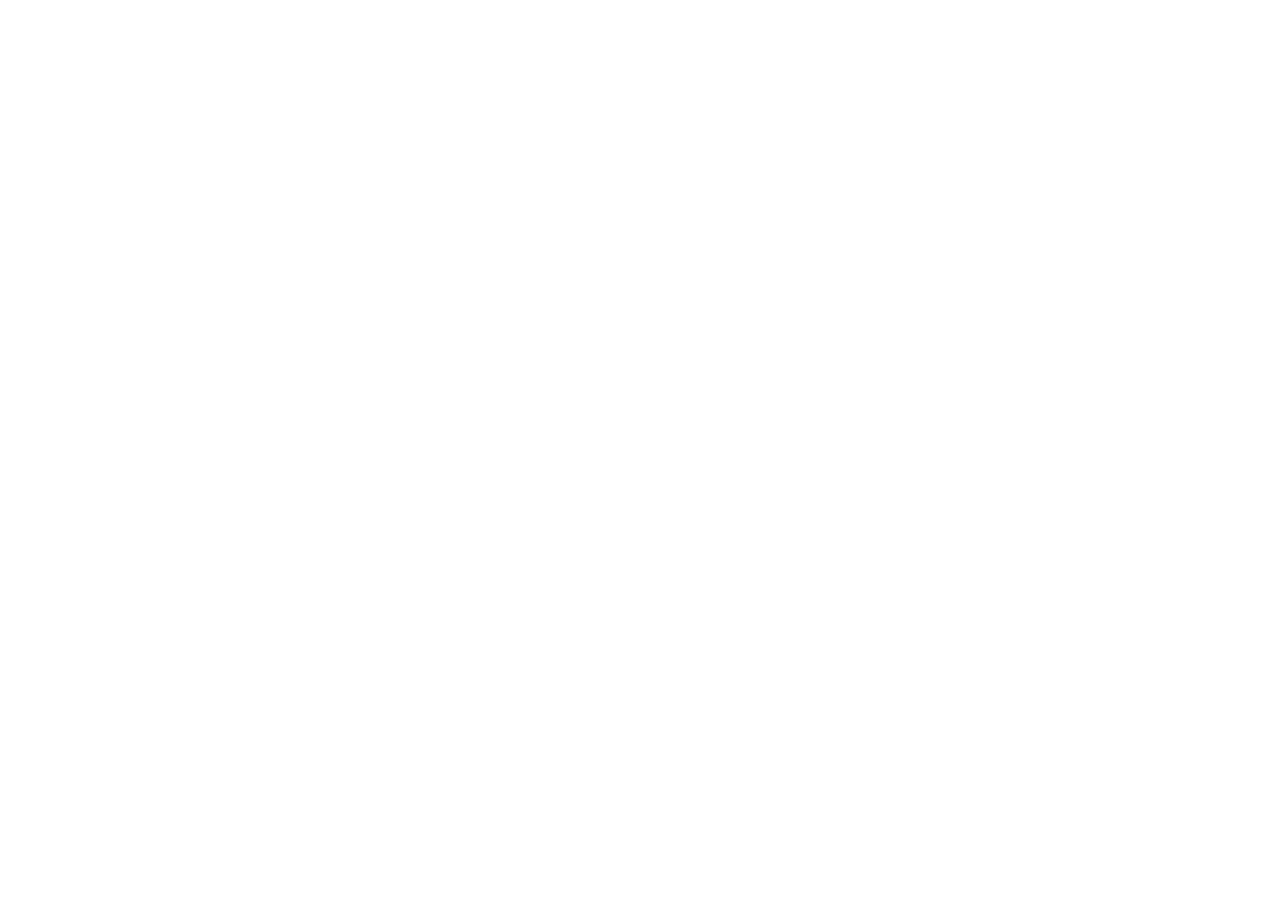
==== index.html @ 314820c0 "完成了登录和注册功能" ====
<!DOCTYPE html>
<html lang="en">
<head>
    <meta charset="UTF-8">
    <meta http-equiv="X-UA-Compatible" content="IE=edge">
    <meta name="viewport" content="width=device-width, initial-scale=1.0">
    <title>Document</title>
</head>
<body>
    <h1></h1>
</body>
</html>
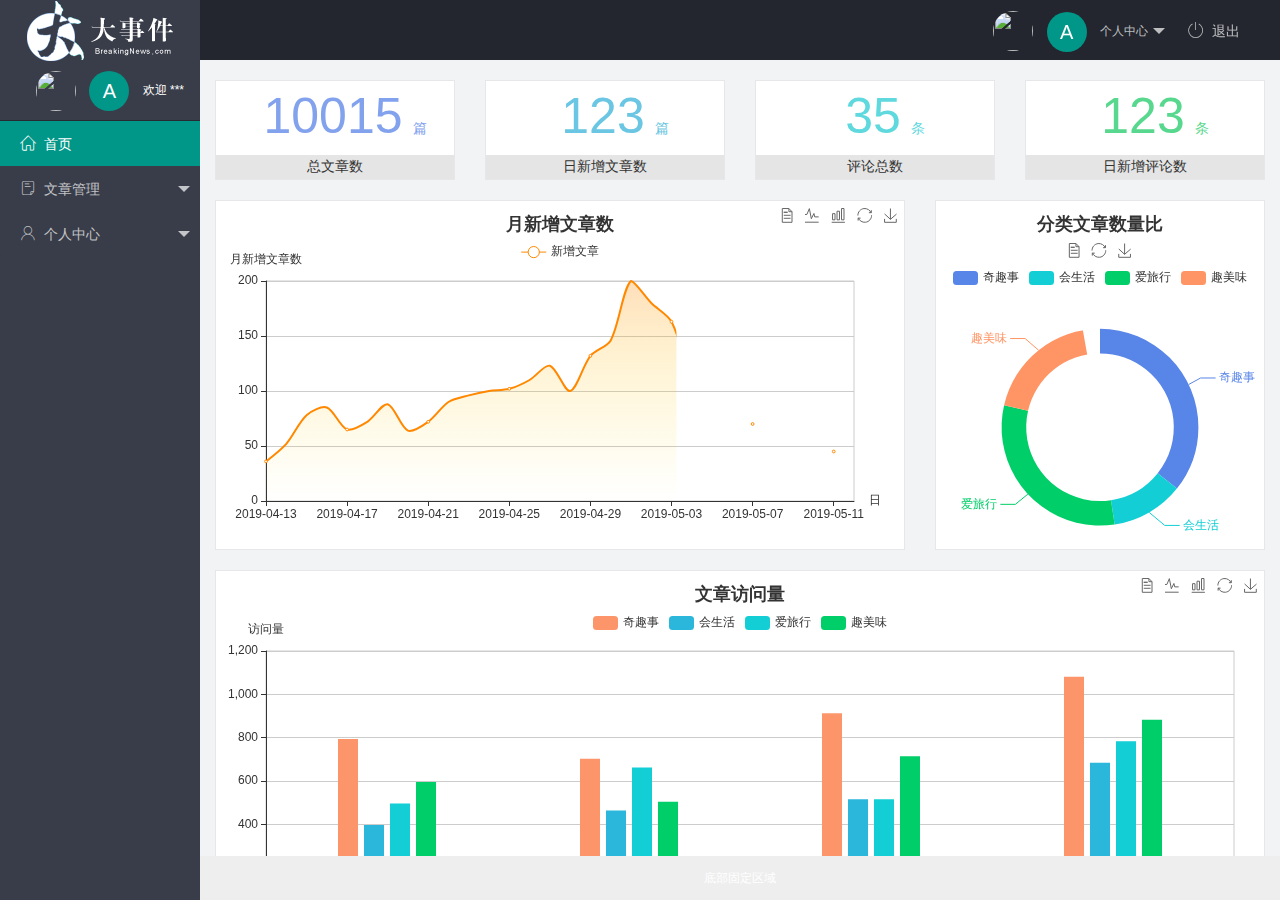
==== commit f5969662: "提交消息" ====
--- a/index.html
+++ b/index.html
@@ -1,12 +1,92 @@
 <!DOCTYPE html>
 <html lang="en">
+
 <head>
-    <meta charset="UTF-8">
-    <meta http-equiv="X-UA-Compatible" content="IE=edge">
-    <meta name="viewport" content="width=device-width, initial-scale=1.0">
+    <meta charset="UTF-8" />
+    <meta http-equiv="X-UA-Compatible" content="IE=edge" />
+    <meta name="viewport" content="width=device-width, initial-scale=1.0" />
     <title>Document</title>
+    <link rel="stylesheet" href="/assets/lib/layui/css/layui.css" />
+    <link rel="stylesheet" href="/assets/fonts/iconfont.css">
+    <link rel="stylesheet" href="/assets/css/index.css" />
 </head>
+
 <body>
-    <h1></h1>
+    <div class="layui-layout layui-layout-admin">
+        <div class="layui-header">
+            <div class="layui-logo layui-hide-xs layui-bg-black">
+                <img src="/assets/images/logo.png" alt="" />
+            </div>
+
+            <ul class="layui-nav layui-layout-right" lay-shrink="all">
+                <li class="layui-nav-item layui-hide layui-show-md-inline-block">
+                   <a href="javascript:;" class="userinfo">
+                       <img src="http://t.cn/RCzsdCq" class="layui-nav-img" />
+                       <span class="text-avatar">A</span>
+                       个人中心
+                   </a>
+                    <dl class="layui-nav-child">
+                        <dd><a href="">基本资料</a></dd>
+                        <dd><a href="">更换头像</a></dd>
+                        <dd><a href="">重置密码</a></dd>
+                    </dl>
+                </li>
+                <li class="layui-nav-item" lay-header-event="menuRight" lay-unselect>
+                    <a href="javascript:;"><span class="iconfont icon-tuichu"></span>退出</a>
+                </li>
+            </ul>
+        </div>
+
+        <div class="layui-side layui-bg-black">
+            <div class="layui-side-scroll">
+                <!-- 左侧导航区域（可配合layui已有的垂直导航） -->
+                <div class="layui-side layui-bg-black">
+                    <div class="layui-side-scroll">
+                        <div class="userinfo">
+                            <img src="http://t.cn/RCzsdCq" class="layui-nav-img" />
+                            <span class="text-avatar">A</span>
+                            <span id="welcome">欢迎 ***</span>
+                        </div>
+                        <!-- 左侧导航区域（可配合layui已有的垂直导航） -->
+                        
+                        <ul class="layui-nav layui-nav-tree" lay-shrink="all">
+                            <li class="layui-nav-item layui-this"><a href=""><span
+                                        class="iconfont icon-home"></span>首页</a></li>
+                            <li class="layui-nav-item">
+                                <a class="" href="javascript:;"><span class="iconfont icon-16"></span>文章管理</a>
+                                <dl class="layui-nav-child">
+                                    <dd><a href="javascript:;"><i class="layui-icon layui-icon-app"></i>文章类别</a></dd>
+                                    <dd><a href="javascript:;"><i class="layui-icon layui-icon-app"></i>文章列表</a></dd>
+                                    <dd><a href="javascript:;"><i class="layui-icon layui-icon-app"></i>发布文章</a></dd>
+                                </dl>
+                            </li>
+                            <li class="layui-nav-item">
+                                <a href="javascript:;"><span class="iconfont icon-user"></span>个人中心</a>
+                                <dl class="layui-nav-child">
+                                    <dd><a href="javascript:;"><i class="layui-icon layui-icon-app"></i>基本资料</a></dd>
+                                    <dd><a href="javascript:;"><i class="layui-icon layui-icon-app"></i>更换头像</a></dd>
+                                    <dd><a href="javascript:;"><i class="layui-icon layui-icon-app"></i>重置密码</a></dd>
+                                </dl>
+                            </li>
+                        </ul>
+                    </div>
+                </div>
+            </div>
+
+            <div class="layui-body">
+                <!-- 内容主体区域 -->
+                <iframe name="fm" src="/home/dashboard.html" frameborder="0"></iframe>
+            </div>
+
+            <div class="layui-footer">
+                <!-- 底部固定区域 -->
+                底部固定区域
+            </div>
+        </div>
+        <script src="/assets/lib/layui/layui.all.js"></script>
+        <script src="/assets/lib/jquery.js"></script>
+        <script src="/assets/js/baseAPI.js"></script>
+        <script src="/assets/js/index.js"></script>
 </body>
+
 </html>--- a/assets/lib/layui/css/layui.css
+++ b/assets/lib/layui/css/layui.css
@@ -0,0 +1,2 @@
+/** layui-v2.5.5 MIT License By https://www.layui.com */
+ .layui-inline,img{display:inline-block;vertical-align:middle}h1,h2,h3,h4,h5,h6{font-weight:400}.layui-edge,.layui-header,.layui-inline,.layui-main{position:relative}.layui-body,.layui-edge,.layui-elip{overflow:hidden}.layui-btn,.layui-edge,.layui-inline,img{vertical-align:middle}.layui-btn,.layui-disabled,.layui-icon,.layui-unselect{-moz-user-select:none;-webkit-user-select:none;-ms-user-select:none}.layui-elip,.layui-form-checkbox span,.layui-form-pane .layui-form-label{text-overflow:ellipsis;white-space:nowrap}.layui-breadcrumb,.layui-tree-btnGroup{visibility:hidden}blockquote,body,button,dd,div,dl,dt,form,h1,h2,h3,h4,h5,h6,input,li,ol,p,pre,td,textarea,th,ul{margin:0;padding:0;-webkit-tap-highlight-color:rgba(0,0,0,0)}a:active,a:hover{outline:0}img{border:none}li{list-style:none}table{border-collapse:collapse;border-spacing:0}h4,h5,h6{font-size:100%}button,input,optgroup,option,select,textarea{font-family:inherit;font-size:inherit;font-style:inherit;font-weight:inherit;outline:0}pre{white-space:pre-wrap;white-space:-moz-pre-wrap;white-space:-pre-wrap;white-space:-o-pre-wrap;word-wrap:break-word}body{line-height:24px;font:14px Helvetica Neue,Helvetica,PingFang SC,Tahoma,Arial,sans-serif}hr{height:1px;margin:10px 0;border:0;clear:both}a{color:#333;text-decoration:none}a:hover{color:#777}a cite{font-style:normal;*cursor:pointer}.layui-border-box,.layui-border-box *{box-sizing:border-box}.layui-box,.layui-box *{box-sizing:content-box}.layui-clear{clear:both;*zoom:1}.layui-clear:after{content:'\20';clear:both;*zoom:1;display:block;height:0}.layui-inline{*display:inline;*zoom:1}.layui-edge{display:inline-block;width:0;height:0;border-width:6px;border-style:dashed;border-color:transparent}.layui-edge-top{top:-4px;border-bottom-color:#999;border-bottom-style:solid}.layui-edge-right{border-left-color:#999;border-left-style:solid}.layui-edge-bottom{top:2px;border-top-color:#999;border-top-style:solid}.layui-edge-left{border-right-color:#999;border-right-style:solid}.layui-disabled,.layui-disabled:hover{color:#d2d2d2!important;cursor:not-allowed!important}.layui-circle{border-radius:100%}.layui-show{display:block!important}.layui-hide{display:none!important}@font-face{font-family:layui-icon;src:url(../font/iconfont.eot?v=250);src:url(../font/iconfont.eot?v=250#iefix) format('embedded-opentype'),url(../font/iconfont.woff2?v=250) format('woff2'),url(../font/iconfont.woff?v=250) format('woff'),url(../font/iconfont.ttf?v=250) format('truetype'),url(../font/iconfont.svg?v=250#layui-icon) format('svg')}.layui-icon{font-family:layui-icon!important;font-size:16px;font-style:normal;-webkit-font-smoothing:antialiased;-moz-osx-font-smoothing:grayscale}.layui-icon-reply-fill:before{content:"\e611"}.layui-icon-set-fill:before{content:"\e614"}.layui-icon-menu-fill:before{content:"\e60f"}.layui-icon-search:before{content:"\e615"}.layui-icon-share:before{content:"\e641"}.layui-icon-set-sm:before{content:"\e620"}.layui-icon-engine:before{content:"\e628"}.layui-icon-close:before{content:"\1006"}.layui-icon-close-fill:before{content:"\1007"}.layui-icon-chart-screen:before{content:"\e629"}.layui-icon-star:before{content:"\e600"}.layui-icon-circle-dot:before{content:"\e617"}.layui-icon-chat:before{content:"\e606"}.layui-icon-release:before{content:"\e609"}.layui-icon-list:before{content:"\e60a"}.layui-icon-chart:before{content:"\e62c"}.layui-icon-ok-circle:before{content:"\1005"}.layui-icon-layim-theme:before{content:"\e61b"}.layui-icon-table:before{content:"\e62d"}.layui-icon-right:before{content:"\e602"}.layui-icon-left:before{content:"\e603"}.layui-icon-cart-simple:before{content:"\e698"}.layui-icon-face-cry:before{content:"\e69c"}.layui-icon-face-smile:before{content:"\e6af"}.layui-icon-survey:before{content:"\e6b2"}.layui-icon-tree:before{content:"\e62e"}.layui-icon-upload-circle:before{content:"\e62f"}.layui-icon-add-circle:before{content:"\e61f"}.layui-icon-download-circle:before{content:"\e601"}.layui-icon-templeate-1:before{content:"\e630"}.layui-icon-util:before{content:"\e631"}.layui-icon-face-surprised:before{content:"\e664"}.layui-icon-edit:before{content:"\e642"}.layui-icon-speaker:before{content:"\e645"}.layui-icon-down:before{content:"\e61a"}.layui-icon-file:before{content:"\e621"}.layui-icon-layouts:before{content:"\e632"}.layui-icon-rate-half:before{content:"\e6c9"}.layui-icon-add-circle-fine:before{content:"\e608"}.layui-icon-prev-circle:before{content:"\e633"}.layui-icon-read:before{content:"\e705"}.layui-icon-404:before{content:"\e61c"}.layui-icon-carousel:before{content:"\e634"}.layui-icon-help:before{content:"\e607"}.layui-icon-code-circle:before{content:"\e635"}.layui-icon-water:before{content:"\e636"}.layui-icon-username:before{content:"\e66f"}.layui-icon-find-fill:before{content:"\e670"}.layui-icon-about:before{content:"\e60b"}.layui-icon-location:before{content:"\e715"}.layui-icon-up:before{content:"\e619"}.layui-icon-pause:before{content:"\e651"}.layui-icon-date:before{content:"\e637"}.layui-icon-layim-uploadfile:before{content:"\e61d"}.layui-icon-delete:before{content:"\e640"}.layui-icon-play:before{content:"\e652"}.layui-icon-top:before{content:"\e604"}.layui-icon-friends:before{content:"\e612"}.layui-icon-refresh-3:before{content:"\e9aa"}.layui-icon-ok:before{content:"\e605"}.layui-icon-layer:before{content:"\e638"}.layui-icon-face-smile-fine:before{content:"\e60c"}.layui-icon-dollar:before{content:"\e659"}.layui-icon-group:before{content:"\e613"}.layui-icon-layim-download:before{content:"\e61e"}.layui-icon-picture-fine:before{content:"\e60d"}.layui-icon-link:before{content:"\e64c"}.layui-icon-diamond:before{content:"\e735"}.layui-icon-log:before{content:"\e60e"}.layui-icon-rate-solid:before{content:"\e67a"}.layui-icon-fonts-del:before{content:"\e64f"}.layui-icon-unlink:before{content:"\e64d"}.layui-icon-fonts-clear:before{content:"\e639"}.layui-icon-triangle-r:before{content:"\e623"}.layui-icon-circle:before{content:"\e63f"}.layui-icon-radio:before{content:"\e643"}.layui-icon-align-center:before{content:"\e647"}.layui-icon-align-right:before{content:"\e648"}.layui-icon-align-left:before{content:"\e649"}.layui-icon-loading-1:before{content:"\e63e"}.layui-icon-return:before{content:"\e65c"}.layui-icon-fonts-strong:before{content:"\e62b"}.layui-icon-upload:before{content:"\e67c"}.layui-icon-dialogue:before{content:"\e63a"}.layui-icon-video:before{content:"\e6ed"}.layui-icon-headset:before{content:"\e6fc"}.layui-icon-cellphone-fine:before{content:"\e63b"}.layui-icon-add-1:before{content:"\e654"}.layui-icon-face-smile-b:before{content:"\e650"}.layui-icon-fonts-html:before{content:"\e64b"}.layui-icon-form:before{content:"\e63c"}.layui-icon-cart:before{content:"\e657"}.layui-icon-camera-fill:before{content:"\e65d"}.layui-icon-tabs:before{content:"\e62a"}.layui-icon-fonts-code:before{content:"\e64e"}.layui-icon-fire:before{content:"\e756"}.layui-icon-set:before{content:"\e716"}.layui-icon-fonts-u:before{content:"\e646"}.layui-icon-triangle-d:before{content:"\e625"}.layui-icon-tips:before{content:"\e702"}.layui-icon-picture:before{content:"\e64a"}.layui-icon-more-vertical:before{content:"\e671"}.layui-icon-flag:before{content:"\e66c"}.layui-icon-loading:before{content:"\e63d"}.layui-icon-fonts-i:before{content:"\e644"}.layui-icon-refresh-1:before{content:"\e666"}.layui-icon-rmb:before{content:"\e65e"}.layui-icon-home:before{content:"\e68e"}.layui-icon-user:before{content:"\e770"}.layui-icon-notice:before{content:"\e667"}.layui-icon-login-weibo:before{content:"\e675"}.layui-icon-voice:before{content:"\e688"}.layui-icon-upload-drag:before{content:"\e681"}.layui-icon-login-qq:before{content:"\e676"}.layui-icon-snowflake:before{content:"\e6b1"}.layui-icon-file-b:before{content:"\e655"}.layui-icon-template:before{content:"\e663"}.layui-icon-auz:before{content:"\e672"}.layui-icon-console:before{content:"\e665"}.layui-icon-app:before{content:"\e653"}.layui-icon-prev:before{content:"\e65a"}.layui-icon-website:before{content:"\e7ae"}.layui-icon-next:before{content:"\e65b"}.layui-icon-component:before{content:"\e857"}.layui-icon-more:before{content:"\e65f"}.layui-icon-login-wechat:before{content:"\e677"}.layui-icon-shrink-right:before{content:"\e668"}.layui-icon-spread-left:before{content:"\e66b"}.layui-icon-camera:before{content:"\e660"}.layui-icon-note:before{content:"\e66e"}.layui-icon-refresh:before{content:"\e669"}.layui-icon-female:before{content:"\e661"}.layui-icon-male:before{content:"\e662"}.layui-icon-password:before{content:"\e673"}.layui-icon-senior:before{content:"\e674"}.layui-icon-theme:before{content:"\e66a"}.layui-icon-tread:before{content:"\e6c5"}.layui-icon-praise:before{content:"\e6c6"}.layui-icon-star-fill:before{content:"\e658"}.layui-icon-rate:before{content:"\e67b"}.layui-icon-template-1:before{content:"\e656"}.layui-icon-vercode:before{content:"\e679"}.layui-icon-cellphone:before{content:"\e678"}.layui-icon-screen-full:before{content:"\e622"}.layui-icon-screen-restore:before{content:"\e758"}.layui-icon-cols:before{content:"\e610"}.layui-icon-export:before{content:"\e67d"}.layui-icon-print:before{content:"\e66d"}.layui-icon-slider:before{content:"\e714"}.layui-icon-addition:before{content:"\e624"}.layui-icon-subtraction:before{content:"\e67e"}.layui-icon-service:before{content:"\e626"}.layui-icon-transfer:before{content:"\e691"}.layui-main{width:1140px;margin:0 auto}.layui-header{z-index:1000;height:60px}.layui-header a:hover{transition:all .5s;-webkit-transition:all .5s}.layui-side{position:fixed;left:0;top:0;bottom:0;z-index:999;width:200px;overflow-x:hidden}.layui-side-scroll{position:relative;width:220px;height:100%;overflow-x:hidden}.layui-body{position:absolute;left:200px;right:0;top:0;bottom:0;z-index:998;width:auto;overflow-y:auto;box-sizing:border-box}.layui-layout-body{overflow:hidden}.layui-layout-admin .layui-header{background-color:#23262E}.layui-layout-admin .layui-side{top:60px;width:200px;overflow-x:hidden}.layui-layout-admin .layui-body{position:fixed;top:60px;bottom:44px}.layui-layout-admin .layui-main{width:auto;margin:0 15px}.layui-layout-admin .layui-footer{position:fixed;left:200px;right:0;bottom:0;height:44px;line-height:44px;padding:0 15px;background-color:#eee}.layui-layout-admin .layui-logo{position:absolute;left:0;top:0;width:200px;height:100%;line-height:60px;text-align:center;color:#009688;font-size:16px}.layui-layout-admin .layui-header .layui-nav{background:0 0}.layui-layout-left{position:absolute!important;left:200px;top:0}.layui-layout-right{position:absolute!important;right:0;top:0}.layui-container{position:relative;margin:0 auto;padding:0 15px;box-sizing:border-box}.layui-fluid{position:relative;margin:0 auto;padding:0 15px}.layui-row:after,.layui-row:before{content:'';display:block;clear:both}.layui-col-lg1,.layui-col-lg10,.layui-col-lg11,.layui-col-lg12,.layui-col-lg2,.layui-col-lg3,.layui-col-lg4,.layui-col-lg5,.layui-col-lg6,.layui-col-lg7,.layui-col-lg8,.layui-col-lg9,.layui-col-md1,.layui-col-md10,.layui-col-md11,.layui-col-md12,.layui-col-md2,.layui-col-md3,.layui-col-md4,.layui-col-md5,.layui-col-md6,.layui-col-md7,.layui-col-md8,.layui-col-md9,.layui-col-sm1,.layui-col-sm10,.layui-col-sm11,.layui-col-sm12,.layui-col-sm2,.layui-col-sm3,.layui-col-sm4,.layui-col-sm5,.layui-col-sm6,.layui-col-sm7,.layui-col-sm8,.layui-col-sm9,.layui-col-xs1,.layui-col-xs10,.layui-col-xs11,.layui-col-xs12,.layui-col-xs2,.layui-col-xs3,.layui-col-xs4,.layui-col-xs5,.layui-col-xs6,.layui-col-xs7,.layui-col-xs8,.layui-col-xs9{position:relative;display:block;box-sizing:border-box}.layui-col-xs1,.layui-col-xs10,.layui-col-xs11,.layui-col-xs12,.layui-col-xs2,.layui-col-xs3,.layui-col-xs4,.layui-col-xs5,.layui-col-xs6,.layui-col-xs7,.layui-col-xs8,.layui-col-xs9{float:left}.layui-col-xs1{width:8.33333333%}.layui-col-xs2{width:16.66666667%}.layui-col-xs3{width:25%}.layui-col-xs4{width:33.33333333%}.layui-col-xs5{width:41.66666667%}.layui-col-xs6{width:50%}.layui-col-xs7{width:58.33333333%}.layui-col-xs8{width:66.66666667%}.layui-col-xs9{width:75%}.layui-col-xs10{width:83.33333333%}.layui-col-xs11{width:91.66666667%}.layui-col-xs12{width:100%}.layui-col-xs-offset1{margin-left:8.33333333%}.layui-col-xs-offset2{margin-left:16.66666667%}.layui-col-xs-offset3{margin-left:25%}.layui-col-xs-offset4{margin-left:33.33333333%}.layui-col-xs-offset5{margin-left:41.66666667%}.layui-col-xs-offset6{margin-left:50%}.layui-col-xs-offset7{margin-left:58.33333333%}.layui-col-xs-offset8{margin-left:66.66666667%}.layui-col-xs-offset9{margin-left:75%}.layui-col-xs-offset10{margin-left:83.33333333%}.layui-col-xs-offset11{margin-left:91.66666667%}.layui-col-xs-offset12{margin-left:100%}@media screen and (max-width:768px){.layui-hide-xs{display:none!important}.layui-show-xs-block{display:block!important}.layui-show-xs-inline{display:inline!important}.layui-show-xs-inline-block{display:inline-block!important}}@media screen and (min-width:768px){.layui-container{width:750px}.layui-hide-sm{display:none!important}.layui-show-sm-block{display:block!important}.layui-show-sm-inline{display:inline!important}.layui-show-sm-inline-block{display:inline-block!important}.layui-col-sm1,.layui-col-sm10,.layui-col-sm11,.layui-col-sm12,.layui-col-sm2,.layui-col-sm3,.layui-col-sm4,.layui-col-sm5,.layui-col-sm6,.layui-col-sm7,.layui-col-sm8,.layui-col-sm9{float:left}.layui-col-sm1{width:8.33333333%}.layui-col-sm2{width:16.66666667%}.layui-col-sm3{width:25%}.layui-col-sm4{width:33.33333333%}.layui-col-sm5{width:41.66666667%}.layui-col-sm6{width:50%}.layui-col-sm7{width:58.33333333%}.layui-col-sm8{width:66.66666667%}.layui-col-sm9{width:75%}.layui-col-sm10{width:83.33333333%}.layui-col-sm11{width:91.66666667%}.layui-col-sm12{width:100%}.layui-col-sm-offset1{margin-left:8.33333333%}.layui-col-sm-offset2{margin-left:16.66666667%}.layui-col-sm-offset3{margin-left:25%}.layui-col-sm-offset4{margin-left:33.33333333%}.layui-col-sm-offset5{margin-left:41.66666667%}.layui-col-sm-offset6{margin-left:50%}.layui-col-sm-offset7{margin-left:58.33333333%}.layui-col-sm-offset8{margin-left:66.66666667%}.layui-col-sm-offset9{margin-left:75%}.layui-col-sm-offset10{margin-left:83.33333333%}.layui-col-sm-offset11{margin-left:91.66666667%}.layui-col-sm-offset12{margin-left:100%}}@media screen and (min-width:992px){.layui-container{width:970px}.layui-hide-md{display:none!important}.layui-show-md-block{display:block!important}.layui-show-md-inline{display:inline!important}.layui-show-md-inline-block{display:inline-block!important}.layui-col-md1,.layui-col-md10,.layui-col-md11,.layui-col-md12,.layui-col-md2,.layui-col-md3,.layui-col-md4,.layui-col-md5,.layui-col-md6,.layui-col-md7,.layui-col-md8,.layui-col-md9{float:left}.layui-col-md1{width:8.33333333%}.layui-col-md2{width:16.66666667%}.layui-col-md3{width:25%}.layui-col-md4{width:33.33333333%}.layui-col-md5{width:41.66666667%}.layui-col-md6{width:50%}.layui-col-md7{width:58.33333333%}.layui-col-md8{width:66.66666667%}.layui-col-md9{width:75%}.layui-col-md10{width:83.33333333%}.layui-col-md11{width:91.66666667%}.layui-col-md12{width:100%}.layui-col-md-offset1{margin-left:8.33333333%}.layui-col-md-offset2{margin-left:16.66666667%}.layui-col-md-offset3{margin-left:25%}.layui-col-md-offset4{margin-left:33.33333333%}.layui-col-md-offset5{margin-left:41.66666667%}.layui-col-md-offset6{margin-left:50%}.layui-col-md-offset7{margin-left:58.33333333%}.layui-col-md-offset8{margin-left:66.66666667%}.layui-col-md-offset9{margin-left:75%}.layui-col-md-offset10{margin-left:83.33333333%}.layui-col-md-offset11{margin-left:91.66666667%}.layui-col-md-offset12{margin-left:100%}}@media screen and (min-width:1200px){.layui-container{width:1170px}.layui-hide-lg{display:none!important}.layui-show-lg-block{display:block!important}.layui-show-lg-inline{display:inline!important}.layui-show-lg-inline-block{display:inline-block!important}.layui-col-lg1,.layui-col-lg10,.layui-col-lg11,.layui-col-lg12,.layui-col-lg2,.layui-col-lg3,.layui-col-lg4,.layui-col-lg5,.layui-col-lg6,.layui-col-lg7,.layui-col-lg8,.layui-col-lg9{float:left}.layui-col-lg1{width:8.33333333%}.layui-col-lg2{width:16.66666667%}.layui-col-lg3{width:25%}.layui-col-lg4{width:33.33333333%}.layui-col-lg5{width:41.66666667%}.layui-col-lg6{width:50%}.layui-col-lg7{width:58.33333333%}.layui-col-lg8{width:66.66666667%}.layui-col-lg9{width:75%}.layui-col-lg10{width:83.33333333%}.layui-col-lg11{width:91.66666667%}.layui-col-lg12{width:100%}.layui-col-lg-offset1{margin-left:8.33333333%}.layui-col-lg-offset2{margin-left:16.66666667%}.layui-col-lg-offset3{margin-left:25%}.layui-col-lg-offset4{margin-left:33.33333333%}.layui-col-lg-offset5{margin-left:41.66666667%}.layui-col-lg-offset6{margin-left:50%}.layui-col-lg-offset7{margin-left:58.33333333%}.layui-col-lg-offset8{margin-left:66.66666667%}.layui-col-lg-offset9{margin-left:75%}.layui-col-lg-offset10{margin-left:83.33333333%}.layui-col-lg-offset11{margin-left:91.66666667%}.layui-col-lg-offset12{margin-left:100%}}.layui-col-space1{margin:-.5px}.layui-col-space1>*{padding:.5px}.layui-col-space3{margin:-1.5px}.layui-col-space3>*{padding:1.5px}.layui-col-space5{margin:-2.5px}.layui-col-space5>*{padding:2.5px}.layui-col-space8{margin:-3.5px}.layui-col-space8>*{padding:3.5px}.layui-col-space10{margin:-5px}.layui-col-space10>*{padding:5px}.layui-col-space12{margin:-6px}.layui-col-space12>*{padding:6px}.layui-col-space15{margin:-7.5px}.layui-col-space15>*{padding:7.5px}.layui-col-space18{margin:-9px}.layui-col-space18>*{padding:9px}.layui-col-space20{margin:-10px}.layui-col-space20>*{padding:10px}.layui-col-space22{margin:-11px}.layui-col-space22>*{padding:11px}.layui-col-space25{margin:-12.5px}.layui-col-space25>*{padding:12.5px}.layui-col-space30{margin:-15px}.layui-col-space30>*{padding:15px}.layui-btn,.layui-input,.layui-select,.layui-textarea,.layui-upload-button{outline:0;-webkit-appearance:none;transition:all .3s;-webkit-transition:all .3s;box-sizing:border-box}.layui-elem-quote{margin-bottom:10px;padding:15px;line-height:22px;border-left:5px solid #009688;border-radius:0 2px 2px 0;background-color:#f2f2f2}.layui-quote-nm{border-style:solid;border-width:1px 1px 1px 5px;background:0 0}.layui-elem-field{margin-bottom:10px;padding:0;border-width:1px;border-style:solid}.layui-elem-field legend{margin-left:20px;padding:0 10px;font-size:20px;font-weight:300}.layui-field-title{margin:10px 0 20px;border-width:1px 0 0}.layui-field-box{padding:10px 15px}.layui-field-title .layui-field-box{padding:10px 0}.layui-progress{position:relative;height:6px;border-radius:20px;background-color:#e2e2e2}.layui-progress-bar{position:absolute;left:0;top:0;width:0;max-width:100%;height:6px;border-radius:20px;text-align:right;background-color:#5FB878;transition:all .3s;-webkit-transition:all .3s}.layui-progress-big,.layui-progress-big .layui-progress-bar{height:18px;line-height:18px}.layui-progress-text{position:relative;top:-20px;line-height:18px;font-size:12px;color:#666}.layui-progress-big .layui-progress-text{position:static;padding:0 10px;color:#fff}.layui-collapse{border-width:1px;border-style:solid;border-radius:2px}.layui-colla-content,.layui-colla-item{border-top-width:1px;border-top-style:solid}.layui-colla-item:first-child{border-top:none}.layui-colla-title{position:relative;height:42px;line-height:42px;padding:0 15px 0 35px;color:#333;background-color:#f2f2f2;cursor:pointer;font-size:14px;overflow:hidden}.layui-colla-content{display:none;padding:10px 15px;line-height:22px;color:#666}.layui-colla-icon{position:absolute;left:15px;top:0;font-size:14px}.layui-card{margin-bottom:15px;border-radius:2px;background-color:#fff;box-shadow:0 1px 2px 0 rgba(0,0,0,.05)}.layui-card:last-child{margin-bottom:0}.layui-card-header{position:relative;height:42px;line-height:42px;padding:0 15px;border-bottom:1px solid #f6f6f6;color:#333;border-radius:2px 2px 0 0;font-size:14px}.layui-bg-black,.layui-bg-blue,.layui-bg-cyan,.layui-bg-green,.layui-bg-orange,.layui-bg-red{color:#fff!important}.layui-card-body{position:relative;padding:10px 15px;line-height:24px}.layui-card-body[pad15]{padding:15px}.layui-card-body[pad20]{padding:20px}.layui-card-body .layui-table{margin:5px 0}.layui-card .layui-tab{margin:0}.layui-panel-window{position:relative;padding:15px;border-radius:0;border-top:5px solid #E6E6E6;background-color:#fff}.layui-auxiliar-moving{position:fixed;left:0;right:0;top:0;bottom:0;width:100%;height:100%;background:0 0;z-index:9999999999}.layui-form-label,.layui-form-mid,.layui-form-select,.layui-input-block,.layui-input-inline,.layui-textarea{position:relative}.layui-bg-red{background-color:#FF5722!important}.layui-bg-orange{background-color:#FFB800!important}.layui-bg-green{background-color:#009688!important}.layui-bg-cyan{background-color:#2F4056!important}.layui-bg-blue{background-color:#1E9FFF!important}.layui-bg-black{background-color:#393D49!important}.layui-bg-gray{background-color:#eee!important;color:#666!important}.layui-badge-rim,.layui-colla-content,.layui-colla-item,.layui-collapse,.layui-elem-field,.layui-form-pane .layui-form-item[pane],.layui-form-pane .layui-form-label,.layui-input,.layui-layedit,.layui-layedit-tool,.layui-quote-nm,.layui-select,.layui-tab-bar,.layui-tab-card,.layui-tab-title,.layui-tab-title .layui-this:after,.layui-textarea{border-color:#e6e6e6}.layui-timeline-item:before,hr{background-color:#e6e6e6}.layui-text{line-height:22px;font-size:14px;color:#666}.layui-text h1,.layui-text h2,.layui-text h3{font-weight:500;color:#333}.layui-text h1{font-size:30px}.layui-text h2{font-size:24px}.layui-text h3{font-size:18px}.layui-text a:not(.layui-btn){color:#01AAED}.layui-text a:not(.layui-btn):hover{text-decoration:underline}.layui-text ul{padding:5px 0 5px 15px}.layui-text ul li{margin-top:5px;list-style-type:disc}.layui-text em,.layui-word-aux{color:#999!important;padding:0 5px!important}.layui-btn{display:inline-block;height:38px;line-height:38px;padding:0 18px;background-color:#009688;color:#fff;white-space:nowrap;text-align:center;font-size:14px;border:none;border-radius:2px;cursor:pointer}.layui-btn:hover{opacity:.8;filter:alpha(opacity=80);color:#fff}.layui-btn:active{opacity:1;filter:alpha(opacity=100)}.layui-btn+.layui-btn{margin-left:10px}.layui-btn-container{font-size:0}.layui-btn-container .layui-btn{margin-right:10px;margin-bottom:10px}.layui-btn-container .layui-btn+.layui-btn{margin-left:0}.layui-table .layui-btn-container .layui-btn{margin-bottom:9px}.layui-btn-radius{border-radius:100px}.layui-btn .layui-icon{margin-right:3px;font-size:18px;vertical-align:bottom;vertical-align:middle\9}.layui-btn-primary{border:1px solid #C9C9C9;background-color:#fff;color:#555}.layui-btn-primary:hover{border-color:#009688;color:#333}.layui-btn-normal{background-color:#1E9FFF}.layui-btn-warm{background-color:#FFB800}.layui-btn-danger{background-color:#FF5722}.layui-btn-checked{background-color:#5FB878}.layui-btn-disabled,.layui-btn-disabled:active,.layui-btn-disabled:hover{border:1px solid #e6e6e6;background-color:#FBFBFB;color:#C9C9C9;cursor:not-allowed;opacity:1}.layui-btn-lg{height:44px;line-height:44px;padding:0 25px;font-size:16px}.layui-btn-sm{height:30px;line-height:30px;padding:0 10px;font-size:12px}.layui-btn-sm i{font-size:16px!important}.layui-btn-xs{height:22px;line-height:22px;padding:0 5px;font-size:12px}.layui-btn-xs i{font-size:14px!important}.layui-btn-group{display:inline-block;vertical-align:middle;font-size:0}.layui-btn-group .layui-btn{margin-left:0!important;margin-right:0!important;border-left:1px solid rgba(255,255,255,.5);border-radius:0}.layui-btn-group .layui-btn-primary{border-left:none}.layui-btn-group .layui-btn-primary:hover{border-color:#C9C9C9;color:#009688}.layui-btn-group .layui-btn:first-child{border-left:none;border-radius:2px 0 0 2px}.layui-btn-group .layui-btn-primary:first-child{border-left:1px solid #c9c9c9}.layui-btn-group .layui-btn:last-child{border-radius:0 2px 2px 0}.layui-btn-group .layui-btn+.layui-btn{margin-left:0}.layui-btn-group+.layui-btn-group{margin-left:10px}.layui-btn-fluid{width:100%}.layui-input,.layui-select,.layui-textarea{height:38px;line-height:1.3;line-height:38px\9;border-width:1px;border-style:solid;background-color:#fff;border-radius:2px}.layui-input::-webkit-input-placeholder,.layui-select::-webkit-input-placeholder,.layui-textarea::-webkit-input-placeholder{line-height:1.3}.layui-input,.layui-textarea{display:block;width:100%;padding-left:10px}.layui-input:hover,.layui-textarea:hover{border-color:#D2D2D2!important}.layui-input:focus,.layui-textarea:focus{border-color:#C9C9C9!important}.layui-textarea{min-height:100px;height:auto;line-height:20px;padding:6px 10px;resize:vertical}.layui-select{padding:0 10px}.layui-form input[type=checkbox],.layui-form input[type=radio],.layui-form select{display:none}.layui-form [lay-ignore]{display:initial}.layui-form-item{margin-bottom:15px;clear:both;*zoom:1}.layui-form-item:after{content:'\20';clear:both;*zoom:1;display:block;height:0}.layui-form-label{float:left;display:block;padding:9px 15px;width:80px;font-weight:400;line-height:20px;text-align:right}.layui-form-label-col{display:block;float:none;padding:9px 0;line-height:20px;text-align:left}.layui-form-item .layui-inline{margin-bottom:5px;margin-right:10px}.layui-input-block{margin-left:110px;min-height:36px}.layui-input-inline{display:inline-block;vertical-align:middle}.layui-form-item .layui-input-inline{float:left;width:190px;margin-right:10px}.layui-form-text .layui-input-inline{width:auto}.layui-form-mid{float:left;display:block;padding:9px 0!important;line-height:20px;margin-right:10px}.layui-form-danger+.layui-form-select .layui-input,.layui-form-danger:focus{border-color:#FF5722!important}.layui-form-select .layui-input{padding-right:30px;cursor:pointer}.layui-form-select .layui-edge{position:absolute;right:10px;top:50%;margin-top:-3px;cursor:pointer;border-width:6px;border-top-color:#c2c2c2;border-top-style:solid;transition:all .3s;-webkit-transition:all .3s}.layui-form-select dl{display:none;position:absolute;left:0;top:42px;padding:5px 0;z-index:899;min-width:100%;border:1px solid #d2d2d2;max-height:300px;overflow-y:auto;background-color:#fff;border-radius:2px;box-shadow:0 2px 4px rgba(0,0,0,.12);box-sizing:border-box}.layui-form-select dl dd,.layui-form-select dl dt{padding:0 10px;line-height:36px;white-space:nowrap;overflow:hidden;text-overflow:ellipsis}.layui-form-select dl dt{font-size:12px;color:#999}.layui-form-select dl dd{cursor:pointer}.layui-form-select dl dd:hover{background-color:#f2f2f2;-webkit-transition:.5s all;transition:.5s all}.layui-form-select .layui-select-group dd{padding-left:20px}.layui-form-select dl dd.layui-select-tips{padding-left:10px!important;color:#999}.layui-form-select dl dd.layui-this{background-color:#5FB878;color:#fff}.layui-form-checkbox,.layui-form-select dl dd.layui-disabled{background-color:#fff}.layui-form-selected dl{display:block}.layui-form-checkbox,.layui-form-checkbox *,.layui-form-switch{display:inline-block;vertical-align:middle}.layui-form-selected .layui-edge{margin-top:-9px;-webkit-transform:rotate(180deg);transform:rotate(180deg);margin-top:-3px\9}:root .layui-form-selected .layui-edge{margin-top:-9px\0/IE9}.layui-form-selectup dl{top:auto;bottom:42px}.layui-select-none{margin:5px 0;text-align:center;color:#999}.layui-select-disabled .layui-disabled{border-color:#eee!important}.layui-select-disabled .layui-edge{border-top-color:#d2d2d2}.layui-form-checkbox{position:relative;height:30px;line-height:30px;margin-right:10px;padding-right:30px;cursor:pointer;font-size:0;-webkit-transition:.1s linear;transition:.1s linear;box-sizing:border-box}.layui-form-checkbox span{padding:0 10px;height:100%;font-size:14px;border-radius:2px 0 0 2px;background-color:#d2d2d2;color:#fff;overflow:hidden}.layui-form-checkbox:hover span{background-color:#c2c2c2}.layui-form-checkbox i{position:absolute;right:0;top:0;width:30px;height:28px;border:1px solid #d2d2d2;border-left:none;border-radius:0 2px 2px 0;color:#fff;font-size:20px;text-align:center}.layui-form-checkbox:hover i{border-color:#c2c2c2;color:#c2c2c2}.layui-form-checked,.layui-form-checked:hover{border-color:#5FB878}.layui-form-checked span,.layui-form-checked:hover span{background-color:#5FB878}.layui-form-checked i,.layui-form-checked:hover i{color:#5FB878}.layui-form-item .layui-form-checkbox{margin-top:4px}.layui-form-checkbox[lay-skin=primary]{height:auto!important;line-height:normal!important;min-width:18px;min-height:18px;border:none!important;margin-right:0;padding-left:28px;padding-right:0;background:0 0}.layui-form-checkbox[lay-skin=primary] span{padding-left:0;padding-right:15px;line-height:18px;background:0 0;color:#666}.layui-form-checkbox[lay-skin=primary] i{right:auto;left:0;width:16px;height:16px;line-height:16px;border:1px solid #d2d2d2;font-size:12px;border-radius:2px;background-color:#fff;-webkit-transition:.1s linear;transition:.1s linear}.layui-form-checkbox[lay-skin=primary]:hover i{border-color:#5FB878;color:#fff}.layui-form-checked[lay-skin=primary] i{border-color:#5FB878!important;background-color:#5FB878;color:#fff}.layui-checkbox-disbaled[lay-skin=primary] span{background:0 0!important;color:#c2c2c2}.layui-checkbox-disbaled[lay-skin=primary]:hover i{border-color:#d2d2d2}.layui-form-item .layui-form-checkbox[lay-skin=primary]{margin-top:10px}.layui-form-switch{position:relative;height:22px;line-height:22px;min-width:35px;padding:0 5px;margin-top:8px;border:1px solid #d2d2d2;border-radius:20px;cursor:pointer;background-color:#fff;-webkit-transition:.1s linear;transition:.1s linear}.layui-form-switch i{position:absolute;left:5px;top:3px;width:16px;height:16px;border-radius:20px;background-color:#d2d2d2;-webkit-transition:.1s linear;transition:.1s linear}.layui-form-switch em{position:relative;top:0;width:25px;margin-left:21px;padding:0!important;text-align:center!important;color:#999!important;font-style:normal!important;font-size:12px}.layui-form-onswitch{border-color:#5FB878;background-color:#5FB878}.layui-checkbox-disbaled,.layui-checkbox-disbaled i{border-color:#e2e2e2!important}.layui-form-onswitch i{left:100%;margin-left:-21px;background-color:#fff}.layui-form-onswitch em{margin-left:5px;margin-right:21px;color:#fff!important}.layui-checkbox-disbaled span{background-color:#e2e2e2!important}.layui-checkbox-disbaled:hover i{color:#fff!important}[lay-radio]{display:none}.layui-form-radio,.layui-form-radio *{display:inline-block;vertical-align:middle}.layui-form-radio{line-height:28px;margin:6px 10px 0 0;padding-right:10px;cursor:pointer;font-size:0}.layui-form-radio *{font-size:14px}.layui-form-radio>i{margin-right:8px;font-size:22px;color:#c2c2c2}.layui-form-radio>i:hover,.layui-form-radioed>i{color:#5FB878}.layui-radio-disbaled>i{color:#e2e2e2!important}.layui-form-pane .layui-form-label{width:110px;padding:8px 15px;height:38px;line-height:20px;border-width:1px;border-style:solid;border-radius:2px 0 0 2px;text-align:center;background-color:#FBFBFB;overflow:hidden;box-sizing:border-box}.layui-form-pane .layui-input-inline{margin-left:-1px}.layui-form-pane .layui-input-block{margin-left:110px;left:-1px}.layui-form-pane .layui-input{border-radius:0 2px 2px 0}.layui-form-pane .layui-form-text .layui-form-label{float:none;width:100%;border-radius:2px;box-sizing:border-box;text-align:left}.layui-form-pane .layui-form-text .layui-input-inline{display:block;margin:0;top:-1px;clear:both}.layui-form-pane .layui-form-text .layui-input-block{margin:0;left:0;top:-1px}.layui-form-pane .layui-form-text .layui-textarea{min-height:100px;border-radius:0 0 2px 2px}.layui-form-pane .layui-form-checkbox{margin:4px 0 4px 10px}.layui-form-pane .layui-form-radio,.layui-form-pane .layui-form-switch{margin-top:6px;margin-left:10px}.layui-form-pane .layui-form-item[pane]{position:relative;border-width:1px;border-style:solid}.layui-form-pane .layui-form-item[pane] .layui-form-label{position:absolute;left:0;top:0;height:100%;border-width:0 1px 0 0}.layui-form-pane .layui-form-item[pane] .layui-input-inline{margin-left:110px}@media screen and (max-width:450px){.layui-form-item .layui-form-label{text-overflow:ellipsis;overflow:hidden;white-space:nowrap}.layui-form-item .layui-inline{display:block;margin-right:0;margin-bottom:20px;clear:both}.layui-form-item .layui-inline:after{content:'\20';clear:both;display:block;height:0}.layui-form-item .layui-input-inline{display:block;float:none;left:-3px;width:auto;margin:0 0 10px 112px}.layui-form-item .layui-input-inline+.layui-form-mid{margin-left:110px;top:-5px;padding:0}.layui-form-item .layui-form-checkbox{margin-right:5px;margin-bottom:5px}}.layui-layedit{border-width:1px;border-style:solid;border-radius:2px}.layui-layedit-tool{padding:3px 5px;border-bottom-width:1px;border-bottom-style:solid;font-size:0}.layedit-tool-fixed{position:fixed;top:0;border-top:1px solid #e2e2e2}.layui-layedit-tool .layedit-tool-mid,.layui-layedit-tool .layui-icon{display:inline-block;vertical-align:middle;text-align:center;font-size:14px}.layui-layedit-tool .layui-icon{position:relative;width:32px;height:30px;line-height:30px;margin:3px 5px;color:#777;cursor:pointer;border-radius:2px}.layui-layedit-tool .layui-icon:hover{color:#393D49}.layui-layedit-tool .layui-icon:active{color:#000}.layui-layedit-tool .layedit-tool-active{background-color:#e2e2e2;color:#000}.layui-layedit-tool .layui-disabled,.layui-layedit-tool .layui-disabled:hover{color:#d2d2d2;cursor:not-allowed}.layui-layedit-tool .layedit-tool-mid{width:1px;height:18px;margin:0 10px;background-color:#d2d2d2}.layedit-tool-html{width:50px!important;font-size:30px!important}.layedit-tool-b,.layedit-tool-code,.layedit-tool-help{font-size:16px!important}.layedit-tool-d,.layedit-tool-face,.layedit-tool-image,.layedit-tool-unlink{font-size:18px!important}.layedit-tool-image input{position:absolute;font-size:0;left:0;top:0;width:100%;height:100%;opacity:.01;filter:Alpha(opacity=1);cursor:pointer}.layui-layedit-iframe iframe{display:block;width:100%}#LAY_layedit_code{overflow:hidden}.layui-laypage{display:inline-block;*display:inline;*zoom:1;vertical-align:middle;margin:10px 0;font-size:0}.layui-laypage>a:first-child,.layui-laypage>a:first-child em{border-radius:2px 0 0 2px}.layui-laypage>a:last-child,.layui-laypage>a:last-child em{border-radius:0 2px 2px 0}.layui-laypage>:first-child{margin-left:0!important}.layui-laypage>:last-child{margin-right:0!important}.layui-laypage a,.layui-laypage button,.layui-laypage input,.layui-laypage select,.layui-laypage span{border:1px solid #e2e2e2}.layui-laypage a,.layui-laypage span{display:inline-block;*display:inline;*zoom:1;vertical-align:middle;padding:0 15px;height:28px;line-height:28px;margin:0 -1px 5px 0;background-color:#fff;color:#333;font-size:12px}.layui-flow-more a *,.layui-laypage input,.layui-table-view select[lay-ignore]{display:inline-block}.layui-laypage a:hover{color:#009688}.layui-laypage em{font-style:normal}.layui-laypage .layui-laypage-spr{color:#999;font-weight:700}.layui-laypage a{text-decoration:none}.layui-laypage .layui-laypage-curr{position:relative}.layui-laypage .layui-laypage-curr em{position:relative;color:#fff}.layui-laypage .layui-laypage-curr .layui-laypage-em{position:absolute;left:-1px;top:-1px;padding:1px;width:100%;height:100%;background-color:#009688}.layui-laypage-em{border-radius:2px}.layui-laypage-next em,.layui-laypage-prev em{font-family:Sim sun;font-size:16px}.layui-laypage .layui-laypage-count,.layui-laypage .layui-laypage-limits,.layui-laypage .layui-laypage-refresh,.layui-laypage .layui-laypage-skip{margin-left:10px;margin-right:10px;padding:0;border:none}.layui-laypage .layui-laypage-limits,.layui-laypage .layui-laypage-refresh{vertical-align:top}.layui-laypage .layui-laypage-refresh i{font-size:18px;cursor:pointer}.layui-laypage select{height:22px;padding:3px;border-radius:2px;cursor:pointer}.layui-laypage .layui-laypage-skip{height:30px;line-height:30px;color:#999}.layui-laypage button,.layui-laypage input{height:30px;line-height:30px;border-radius:2px;vertical-align:top;background-color:#fff;box-sizing:border-box}.layui-laypage input{width:40px;margin:0 10px;padding:0 3px;text-align:center}.layui-laypage input:focus,.layui-laypage select:focus{border-color:#009688!important}.layui-laypage button{margin-left:10px;padding:0 10px;cursor:pointer}.layui-table,.layui-table-view{margin:10px 0}.layui-flow-more{margin:10px 0;text-align:center;color:#999;font-size:14px}.layui-flow-more a{height:32px;line-height:32px}.layui-flow-more a *{vertical-align:top}.layui-flow-more a cite{padding:0 20px;border-radius:3px;background-color:#eee;color:#333;font-style:normal}.layui-flow-more a cite:hover{opacity:.8}.layui-flow-more a i{font-size:30px;color:#737383}.layui-table{width:100%;background-color:#fff;color:#666}.layui-table tr{transition:all .3s;-webkit-transition:all .3s}.layui-table th{text-align:left;font-weight:400}.layui-table tbody tr:hover,.layui-table thead tr,.layui-table-click,.layui-table-header,.layui-table-hover,.layui-table-mend,.layui-table-patch,.layui-table-tool,.layui-table-total,.layui-table-total tr,.layui-table[lay-even] tr:nth-child(even){background-color:#f2f2f2}.layui-table td,.layui-table th,.layui-table-col-set,.layui-table-fixed-r,.layui-table-grid-down,.layui-table-header,.layui-table-page,.layui-table-tips-main,.layui-table-tool,.layui-table-total,.layui-table-view,.layui-table[lay-skin=line],.layui-table[lay-skin=row]{border-width:1px;border-style:solid;border-color:#e6e6e6}.layui-table td,.layui-table th{position:relative;padding:9px 15px;min-height:20px;line-height:20px;font-size:14px}.layui-table[lay-skin=line] td,.layui-table[lay-skin=line] th{border-width:0 0 1px}.layui-table[lay-skin=row] td,.layui-table[lay-skin=row] th{border-width:0 1px 0 0}.layui-table[lay-skin=nob] td,.layui-table[lay-skin=nob] th{border:none}.layui-table img{max-width:100px}.layui-table[lay-size=lg] td,.layui-table[lay-size=lg] th{padding:15px 30px}.layui-table-view .layui-table[lay-size=lg] .layui-table-cell{height:40px;line-height:40px}.layui-table[lay-size=sm] td,.layui-table[lay-size=sm] th{font-size:12px;padding:5px 10px}.layui-table-view .layui-table[lay-size=sm] .layui-table-cell{height:20px;line-height:20px}.layui-table[lay-data]{display:none}.layui-table-box{position:relative;overflow:hidden}.layui-table-view .layui-table{position:relative;width:auto;margin:0}.layui-table-view .layui-table[lay-skin=line]{border-width:0 1px 0 0}.layui-table-view .layui-table[lay-skin=row]{border-width:0 0 1px}.layui-table-view .layui-table td,.layui-table-view .layui-table th{padding:5px 0;border-top:none;border-left:none}.layui-table-view .layui-table th.layui-unselect .layui-table-cell span{cursor:pointer}.layui-table-view .layui-table td{cursor:default}.layui-table-view .layui-table td[data-edit=text]{cursor:text}.layui-table-view .layui-form-checkbox[lay-skin=primary] i{width:18px;height:18px}.layui-table-view .layui-form-radio{line-height:0;padding:0}.layui-table-view .layui-form-radio>i{margin:0;font-size:20px}.layui-table-init{position:absolute;left:0;top:0;width:100%;height:100%;text-align:center;z-index:110}.layui-table-init .layui-icon{position:absolute;left:50%;top:50%;margin:-15px 0 0 -15px;font-size:30px;color:#c2c2c2}.layui-table-header{border-width:0 0 1px;overflow:hidden}.layui-table-header .layui-table{margin-bottom:-1px}.layui-table-tool .layui-inline[lay-event]{position:relative;width:26px;height:26px;padding:5px;line-height:16px;margin-right:10px;text-align:center;color:#333;border:1px solid #ccc;cursor:pointer;-webkit-transition:.5s all;transition:.5s all}.layui-table-tool .layui-inline[lay-event]:hover{border:1px solid #999}.layui-table-tool-temp{padding-right:120px}.layui-table-tool-self{position:absolute;right:17px;top:10px}.layui-table-tool .layui-table-tool-self .layui-inline[lay-event]{margin:0 0 0 10px}.layui-table-tool-panel{position:absolute;top:29px;left:-1px;padding:5px 0;min-width:150px;min-height:40px;border:1px solid #d2d2d2;text-align:left;overflow-y:auto;background-color:#fff;box-shadow:0 2px 4px rgba(0,0,0,.12)}.layui-table-cell,.layui-table-tool-panel li{overflow:hidden;text-overflow:ellipsis;white-space:nowrap}.layui-table-tool-panel li{padding:0 10px;line-height:30px;-webkit-transition:.5s all;transition:.5s all}.layui-table-tool-panel li .layui-form-checkbox[lay-skin=primary]{width:100%;padding-left:28px}.layui-table-tool-panel li:hover{background-color:#f2f2f2}.layui-table-tool-panel li .layui-form-checkbox[lay-skin=primary] i{position:absolute;left:0;top:0}.layui-table-tool-panel li .layui-form-checkbox[lay-skin=primary] span{padding:0}.layui-table-tool .layui-table-tool-self .layui-table-tool-panel{left:auto;right:-1px}.layui-table-col-set{position:absolute;right:0;top:0;width:20px;height:100%;border-width:0 0 0 1px;background-color:#fff}.layui-table-sort{width:10px;height:20px;margin-left:5px;cursor:pointer!important}.layui-table-sort .layui-edge{position:absolute;left:5px;border-width:5px}.layui-table-sort .layui-table-sort-asc{top:3px;border-top:none;border-bottom-style:solid;border-bottom-color:#b2b2b2}.layui-table-sort .layui-table-sort-asc:hover{border-bottom-color:#666}.layui-table-sort .layui-table-sort-desc{bottom:5px;border-bottom:none;border-top-style:solid;border-top-color:#b2b2b2}.layui-table-sort .layui-table-sort-desc:hover{border-top-color:#666}.layui-table-sort[lay-sort=asc] .layui-table-sort-asc{border-bottom-color:#000}.layui-table-sort[lay-sort=desc] .layui-table-sort-desc{border-top-color:#000}.layui-table-cell{height:28px;line-height:28px;padding:0 15px;position:relative;box-sizing:border-box}.layui-table-cell .layui-form-checkbox[lay-skin=primary]{top:-1px;padding:0}.layui-table-cell .layui-table-link{color:#01AAED}.laytable-cell-checkbox,.laytable-cell-numbers,.laytable-cell-radio,.laytable-cell-space{padding:0;text-align:center}.layui-table-body{position:relative;overflow:auto;margin-right:-1px;margin-bottom:-1px}.layui-table-body .layui-none{line-height:26px;padding:15px;text-align:center;color:#999}.layui-table-fixed{position:absolute;left:0;top:0;z-index:101}.layui-table-fixed .layui-table-body{overflow:hidden}.layui-table-fixed-l{box-shadow:0 -1px 8px rgba(0,0,0,.08)}.layui-table-fixed-r{left:auto;right:-1px;border-width:0 0 0 1px;box-shadow:-1px 0 8px rgba(0,0,0,.08)}.layui-table-fixed-r .layui-table-header{position:relative;overflow:visible}.layui-table-mend{position:absolute;right:-49px;top:0;height:100%;width:50px}.layui-table-tool{position:relative;z-index:890;width:100%;min-height:50px;line-height:30px;padding:10px 15px;border-width:0 0 1px}.layui-table-tool .layui-btn-container{margin-bottom:-10px}.layui-table-page,.layui-table-total{border-width:1px 0 0;margin-bottom:-1px;overflow:hidden}.layui-table-page{position:relative;width:100%;padding:7px 7px 0;height:41px;font-size:12px;white-space:nowrap}.layui-table-page>div{height:26px}.layui-table-page .layui-laypage{margin:0}.layui-table-page .layui-laypage a,.layui-table-page .layui-laypage span{height:26px;line-height:26px;margin-bottom:10px;border:none;background:0 0}.layui-table-page .layui-laypage a,.layui-table-page .layui-laypage span.layui-laypage-curr{padding:0 12px}.layui-table-page .layui-laypage span{margin-left:0;padding:0}.layui-table-page .layui-laypage .layui-laypage-prev{margin-left:-7px!important}.layui-table-page .layui-laypage .layui-laypage-curr .layui-laypage-em{left:0;top:0;padding:0}.layui-table-page .layui-laypage button,.layui-table-page .layui-laypage input{height:26px;line-height:26px}.layui-table-page .layui-laypage input{width:40px}.layui-table-page .layui-laypage button{padding:0 10px}.layui-table-page select{height:18px}.layui-table-patch .layui-table-cell{padding:0;width:30px}.layui-table-edit{position:absolute;left:0;top:0;width:100%;height:100%;padding:0 14px 1px;border-radius:0;box-shadow:1px 1px 20px rgba(0,0,0,.15)}.layui-table-edit:focus{border-color:#5FB878!important}select.layui-table-edit{padding:0 0 0 10px;border-color:#C9C9C9}.layui-table-view .layui-form-checkbox,.layui-table-view .layui-form-radio,.layui-table-view .layui-form-switch{top:0;margin:0;box-sizing:content-box}.layui-table-view .layui-form-checkbox{top:-1px;height:26px;line-height:26px}.layui-table-view .layui-form-checkbox i{height:26px}.layui-table-grid .layui-table-cell{overflow:visible}.layui-table-grid-down{position:absolute;top:0;right:0;width:26px;height:100%;padding:5px 0;border-width:0 0 0 1px;text-align:center;background-color:#fff;color:#999;cursor:pointer}.layui-table-grid-down .layui-icon{position:absolute;top:50%;left:50%;margin:-8px 0 0 -8px}.layui-table-grid-down:hover{background-color:#fbfbfb}body .layui-table-tips .layui-layer-content{background:0 0;padding:0;box-shadow:0 1px 6px rgba(0,0,0,.12)}.layui-table-tips-main{margin:-44px 0 0 -1px;max-height:150px;padding:8px 15px;font-size:14px;overflow-y:scroll;background-color:#fff;color:#666}.layui-table-tips-c{position:absolute;right:-3px;top:-13px;width:20px;height:20px;padding:3px;cursor:pointer;background-color:#666;border-radius:50%;color:#fff}.layui-table-tips-c:hover{background-color:#777}.layui-table-tips-c:before{position:relative;right:-2px}.layui-upload-file{display:none!important;opacity:.01;filter:Alpha(opacity=1)}.layui-upload-drag,.layui-upload-form,.layui-upload-wrap{display:inline-block}.layui-upload-list{margin:10px 0}.layui-upload-choose{padding:0 10px;color:#999}.layui-upload-drag{position:relative;padding:30px;border:1px dashed #e2e2e2;background-color:#fff;text-align:center;cursor:pointer;color:#999}.layui-upload-drag .layui-icon{font-size:50px;color:#009688}.layui-upload-drag[lay-over]{border-color:#009688}.layui-upload-iframe{position:absolute;width:0;height:0;border:0;visibility:hidden}.layui-upload-wrap{position:relative;vertical-align:middle}.layui-upload-wrap .layui-upload-file{display:block!important;position:absolute;left:0;top:0;z-index:10;font-size:100px;width:100%;height:100%;opacity:.01;filter:Alpha(opacity=1);cursor:pointer}.layui-transfer-active,.layui-transfer-box{display:inline-block;vertical-align:middle}.layui-transfer-box,.layui-transfer-header,.layui-transfer-search{border-width:0;border-style:solid;border-color:#e6e6e6}.layui-transfer-box{position:relative;border-width:1px;width:200px;height:360px;border-radius:2px;background-color:#fff}.layui-transfer-box .layui-form-checkbox{width:100%;margin:0!important}.layui-transfer-header{height:38px;line-height:38px;padding:0 10px;border-bottom-width:1px}.layui-transfer-search{position:relative;padding:10px;border-bottom-width:1px}.layui-transfer-search .layui-input{height:32px;padding-left:30px;font-size:12px}.layui-transfer-search .layui-icon-search{position:absolute;left:20px;top:50%;margin-top:-8px;color:#666}.layui-transfer-active{margin:0 15px}.layui-transfer-active .layui-btn{display:block;margin:0;padding:0 15px;background-color:#5FB878;border-color:#5FB878;color:#fff}.layui-transfer-active .layui-btn-disabled{background-color:#FBFBFB;border-color:#e6e6e6;color:#C9C9C9}.layui-transfer-active .layui-btn:first-child{margin-bottom:15px}.layui-transfer-active .layui-btn .layui-icon{margin:0;font-size:14px!important}.layui-transfer-data{padding:5px 0;overflow:auto}.layui-transfer-data li{height:32px;line-height:32px;padding:0 10px}.layui-transfer-data li:hover{background-color:#f2f2f2;transition:.5s all}.layui-transfer-data .layui-none{padding:15px 10px;text-align:center;color:#999}.layui-nav{position:relative;padding:0 20px;background-color:#393D49;color:#fff;border-radius:2px;font-size:0;box-sizing:border-box}.layui-nav *{font-size:14px}.layui-nav .layui-nav-item{position:relative;display:inline-block;*display:inline;*zoom:1;vertical-align:middle;line-height:60px}.layui-nav .layui-nav-item a{display:block;padding:0 20px;color:#fff;color:rgba(255,255,255,.7);transition:all .3s;-webkit-transition:all .3s}.layui-nav .layui-this:after,.layui-nav-bar,.layui-nav-tree .layui-nav-itemed:after{position:absolute;left:0;top:0;width:0;height:5px;background-color:#5FB878;transition:all .2s;-webkit-transition:all .2s}.layui-nav-bar{z-index:1000}.layui-nav .layui-nav-item a:hover,.layui-nav .layui-this a{color:#fff}.layui-nav .layui-this:after{content:'';top:auto;bottom:0;width:100%}.layui-nav-img{width:30px;height:30px;margin-right:10px;border-radius:50%}.layui-nav .layui-nav-more{content:'';width:0;height:0;border-style:solid dashed dashed;border-color:#fff transparent transparent;overflow:hidden;cursor:pointer;transition:all .2s;-webkit-transition:all .2s;position:absolute;top:50%;right:3px;margin-top:-3px;border-width:6px;border-top-color:rgba(255,255,255,.7)}.layui-nav .layui-nav-mored,.layui-nav-itemed>a .layui-nav-more{margin-top:-9px;border-style:dashed dashed solid;border-color:transparent transparent #fff}.layui-nav-child{display:none;position:absolute;left:0;top:65px;min-width:100%;line-height:36px;padding:5px 0;box-shadow:0 2px 4px rgba(0,0,0,.12);border:1px solid #d2d2d2;background-color:#fff;z-index:100;border-radius:2px;white-space:nowrap}.layui-nav .layui-nav-child a{color:#333}.layui-nav .layui-nav-child a:hover{background-color:#f2f2f2;color:#000}.layui-nav-child dd{position:relative}.layui-nav .layui-nav-child dd.layui-this a,.layui-nav-child dd.layui-this{background-color:#5FB878;color:#fff}.layui-nav-child dd.layui-this:after{display:none}.layui-nav-tree{width:200px;padding:0}.layui-nav-tree .layui-nav-item{display:block;width:100%;line-height:45px}.layui-nav-tree .layui-nav-item a{position:relative;height:45px;line-height:45px;text-overflow:ellipsis;overflow:hidden;white-space:nowrap}.layui-nav-tree .layui-nav-item a:hover{background-color:#4E5465}.layui-nav-tree .layui-nav-bar{width:5px;height:0;background-color:#009688}.layui-nav-tree .layui-nav-child dd.layui-this,.layui-nav-tree .layui-nav-child dd.layui-this a,.layui-nav-tree .layui-this,.layui-nav-tree .layui-this>a,.layui-nav-tree .layui-this>a:hover{background-color:#009688;color:#fff}.layui-nav-tree .layui-this:after{display:none}.layui-nav-itemed>a,.layui-nav-tree .layui-nav-title a,.layui-nav-tree .layui-nav-title a:hover{color:#fff!important}.layui-nav-tree .layui-nav-child{position:relative;z-index:0;top:0;border:none;box-shadow:none}.layui-nav-tree .layui-nav-child a{height:40px;line-height:40px;color:#fff;color:rgba(255,255,255,.7)}.layui-nav-tree .layui-nav-child,.layui-nav-tree .layui-nav-child a:hover{background:0 0;color:#fff}.layui-nav-tree .layui-nav-more{right:10px}.layui-nav-itemed>.layui-nav-child{display:block;padding:0;background-color:rgba(0,0,0,.3)!important}.layui-nav-itemed>.layui-nav-child>.layui-this>.layui-nav-child{display:block}.layui-nav-side{position:fixed;top:0;bottom:0;left:0;overflow-x:hidden;z-index:999}.layui-bg-blue .layui-nav-bar,.layui-bg-blue .layui-nav-itemed:after,.layui-bg-blue .layui-this:after{background-color:#93D1FF}.layui-bg-blue .layui-nav-child dd.layui-this{background-color:#1E9FFF}.layui-bg-blue .layui-nav-itemed>a,.layui-nav-tree.layui-bg-blue .layui-nav-title a,.layui-nav-tree.layui-bg-blue .layui-nav-title a:hover{background-color:#007DDB!important}.layui-breadcrumb{font-size:0}.layui-breadcrumb>*{font-size:14px}.layui-breadcrumb a{color:#999!important}.layui-breadcrumb a:hover{color:#5FB878!important}.layui-breadcrumb a cite{color:#666;font-style:normal}.layui-breadcrumb span[lay-separator]{margin:0 10px;color:#999}.layui-tab{margin:10px 0;text-align:left!important}.layui-tab[overflow]>.layui-tab-title{overflow:hidden}.layui-tab-title{position:relative;left:0;height:40px;white-space:nowrap;font-size:0;border-bottom-width:1px;border-bottom-style:solid;transition:all .2s;-webkit-transition:all .2s}.layui-tab-title li{display:inline-block;*display:inline;*zoom:1;vertical-align:middle;font-size:14px;transition:all .2s;-webkit-transition:all .2s;position:relative;line-height:40px;min-width:65px;padding:0 15px;text-align:center;cursor:pointer}.layui-tab-title li a{display:block}.layui-tab-title .layui-this{color:#000}.layui-tab-title .layui-this:after{position:absolute;left:0;top:0;content:'';width:100%;height:41px;border-width:1px;border-style:solid;border-bottom-color:#fff;border-radius:2px 2px 0 0;box-sizing:border-box;pointer-events:none}.layui-tab-bar{position:absolute;right:0;top:0;z-index:10;width:30px;height:39px;line-height:39px;border-width:1px;border-style:solid;border-radius:2px;text-align:center;background-color:#fff;cursor:pointer}.layui-tab-bar .layui-icon{position:relative;display:inline-block;top:3px;transition:all .3s;-webkit-transition:all .3s}.layui-tab-item{display:none}.layui-tab-more{padding-right:30px;height:auto!important;white-space:normal!important}.layui-tab-more li.layui-this:after{border-bottom-color:#e2e2e2;border-radius:2px}.layui-tab-more .layui-tab-bar .layui-icon{top:-2px;top:3px\9;-webkit-transform:rotate(180deg);transform:rotate(180deg)}:root .layui-tab-more .layui-tab-bar .layui-icon{top:-2px\0/IE9}.layui-tab-content{padding:10px}.layui-tab-title li .layui-tab-close{position:relative;display:inline-block;width:18px;height:18px;line-height:20px;margin-left:8px;top:1px;text-align:center;font-size:14px;color:#c2c2c2;transition:all .2s;-webkit-transition:all .2s}.layui-tab-title li .layui-tab-close:hover{border-radius:2px;background-color:#FF5722;color:#fff}.layui-tab-brief>.layui-tab-title .layui-this{color:#009688}.layui-tab-brief>.layui-tab-more li.layui-this:after,.layui-tab-brief>.layui-tab-title .layui-this:after{border:none;border-radius:0;border-bottom:2px solid #5FB878}.layui-tab-brief[overflow]>.layui-tab-title .layui-this:after{top:-1px}.layui-tab-card{border-width:1px;border-style:solid;border-radius:2px;box-shadow:0 2px 5px 0 rgba(0,0,0,.1)}.layui-tab-card>.layui-tab-title{background-color:#f2f2f2}.layui-tab-card>.layui-tab-title li{margin-right:-1px;margin-left:-1px}.layui-tab-card>.layui-tab-title .layui-this{background-color:#fff}.layui-tab-card>.layui-tab-title .layui-this:after{border-top:none;border-width:1px;border-bottom-color:#fff}.layui-tab-card>.layui-tab-title .layui-tab-bar{height:40px;line-height:40px;border-radius:0;border-top:none;border-right:none}.layui-tab-card>.layui-tab-more .layui-this{background:0 0;color:#5FB878}.layui-tab-card>.layui-tab-more .layui-this:after{border:none}.layui-timeline{padding-left:5px}.layui-timeline-item{position:relative;padding-bottom:20px}.layui-timeline-axis{position:absolute;left:-5px;top:0;z-index:10;width:20px;height:20px;line-height:20px;background-color:#fff;color:#5FB878;border-radius:50%;text-align:center;cursor:pointer}.layui-timeline-axis:hover{color:#FF5722}.layui-timeline-item:before{content:'';position:absolute;left:5px;top:0;z-index:0;width:1px;height:100%}.layui-timeline-item:last-child:before{display:none}.layui-timeline-item:first-child:before{display:block}.layui-timeline-content{padding-left:25px}.layui-timeline-title{position:relative;margin-bottom:10px}.layui-badge,.layui-badge-dot,.layui-badge-rim{position:relative;display:inline-block;padding:0 6px;font-size:12px;text-align:center;background-color:#FF5722;color:#fff;border-radius:2px}.layui-badge{height:18px;line-height:18px}.layui-badge-dot{width:8px;height:8px;padding:0;border-radius:50%}.layui-badge-rim{height:18px;line-height:18px;border-width:1px;border-style:solid;background-color:#fff;color:#666}.layui-btn .layui-badge,.layui-btn .layui-badge-dot{margin-left:5px}.layui-nav .layui-badge,.layui-nav .layui-badge-dot{position:absolute;top:50%;margin:-8px 6px 0}.layui-tab-title .layui-badge,.layui-tab-title .layui-badge-dot{left:5px;top:-2px}.layui-carousel{position:relative;left:0;top:0;background-color:#f8f8f8}.layui-carousel>[carousel-item]{position:relative;width:100%;height:100%;overflow:hidden}.layui-carousel>[carousel-item]:before{position:absolute;content:'\e63d';left:50%;top:50%;width:100px;line-height:20px;margin:-10px 0 0 -50px;text-align:center;color:#c2c2c2;font-family:layui-icon!important;font-size:30px;font-style:normal;-webkit-font-smoothing:antialiased;-moz-osx-font-smoothing:grayscale}.layui-carousel>[carousel-item]>*{display:none;position:absolute;left:0;top:0;width:100%;height:100%;background-color:#f8f8f8;transition-duration:.3s;-webkit-transition-duration:.3s}.layui-carousel-updown>*{-webkit-transition:.3s ease-in-out up;transition:.3s ease-in-out up}.layui-carousel-arrow{display:none\9;opacity:0;position:absolute;left:10px;top:50%;margin-top:-18px;width:36px;height:36px;line-height:36px;text-align:center;font-size:20px;border:0;border-radius:50%;background-color:rgba(0,0,0,.2);color:#fff;-webkit-transition-duration:.3s;transition-duration:.3s;cursor:pointer}.layui-carousel-arrow[lay-type=add]{left:auto!important;right:10px}.layui-carousel:hover .layui-carousel-arrow[lay-type=add],.layui-carousel[lay-arrow=always] .layui-carousel-arrow[lay-type=add]{right:20px}.layui-carousel[lay-arrow=always] .layui-carousel-arrow{opacity:1;left:20px}.layui-carousel[lay-arrow=none] .layui-carousel-arrow{display:none}.layui-carousel-arrow:hover,.layui-carousel-ind ul:hover{background-color:rgba(0,0,0,.35)}.layui-carousel:hover .layui-carousel-arrow{display:block\9;opacity:1;left:20px}.layui-carousel-ind{position:relative;top:-35px;width:100%;line-height:0!important;text-align:center;font-size:0}.layui-carousel[lay-indicator=outside]{margin-bottom:30px}.layui-carousel[lay-indicator=outside] .layui-carousel-ind{top:10px}.layui-carousel[lay-indicator=outside] .layui-carousel-ind ul{background-color:rgba(0,0,0,.5)}.layui-carousel[lay-indicator=none] .layui-carousel-ind{display:none}.layui-carousel-ind ul{display:inline-block;padding:5px;background-color:rgba(0,0,0,.2);border-radius:10px;-webkit-transition-duration:.3s;transition-duration:.3s}.layui-carousel-ind li{display:inline-block;width:10px;height:10px;margin:0 3px;font-size:14px;background-color:#e2e2e2;background-color:rgba(255,255,255,.5);border-radius:50%;cursor:pointer;-webkit-transition-duration:.3s;transition-duration:.3s}.layui-carousel-ind li:hover{background-color:rgba(255,255,255,.7)}.layui-carousel-ind li.layui-this{background-color:#fff}.layui-carousel>[carousel-item]>.layui-carousel-next,.layui-carousel>[carousel-item]>.layui-carousel-prev,.layui-carousel>[carousel-item]>.layui-this{display:block}.layui-carousel>[carousel-item]>.layui-this{left:0}.layui-carousel>[carousel-item]>.layui-carousel-prev{left:-100%}.layui-carousel>[carousel-item]>.layui-carousel-next{left:100%}.layui-carousel>[carousel-item]>.layui-carousel-next.layui-carousel-left,.layui-carousel>[carousel-item]>.layui-carousel-prev.layui-carousel-right{left:0}.layui-carousel>[carousel-item]>.layui-this.layui-carousel-left{left:-100%}.layui-carousel>[carousel-item]>.layui-this.layui-carousel-right{left:100%}.layui-carousel[lay-anim=updown] .layui-carousel-arrow{left:50%!important;top:20px;margin:0 0 0 -18px}.layui-carousel[lay-anim=updown]>[carousel-item]>*,.layui-carousel[lay-anim=fade]>[carousel-item]>*{left:0!important}.layui-carousel[lay-anim=updown] .layui-carousel-arrow[lay-type=add]{top:auto!important;bottom:20px}.layui-carousel[lay-anim=updown] .layui-carousel-ind{position:absolute;top:50%;right:20px;width:auto;height:auto}.layui-carousel[lay-anim=updown] .layui-carousel-ind ul{padding:3px 5px}.layui-carousel[lay-anim=updown] .layui-carousel-ind li{display:block;margin:6px 0}.layui-carousel[lay-anim=updown]>[carousel-item]>.layui-this{top:0}.layui-carousel[lay-anim=updown]>[carousel-item]>.layui-carousel-prev{top:-100%}.layui-carousel[lay-anim=updown]>[carousel-item]>.layui-carousel-next{top:100%}.layui-carousel[lay-anim=updown]>[carousel-item]>.layui-carousel-next.layui-carousel-left,.layui-carousel[lay-anim=updown]>[carousel-item]>.layui-carousel-prev.layui-carousel-right{top:0}.layui-carousel[lay-anim=updown]>[carousel-item]>.layui-this.layui-carousel-left{top:-100%}.layui-carousel[lay-anim=updown]>[carousel-item]>.layui-this.layui-carousel-right{top:100%}.layui-carousel[lay-anim=fade]>[carousel-item]>.layui-carousel-next,.layui-carousel[lay-anim=fade]>[carousel-item]>.layui-carousel-prev{opacity:0}.layui-carousel[lay-anim=fade]>[carousel-item]>.layui-carousel-next.layui-carousel-left,.layui-carousel[lay-anim=fade]>[carousel-item]>.layui-carousel-prev.layui-carousel-right{opacity:1}.layui-carousel[lay-anim=fade]>[carousel-item]>.layui-this.layui-carousel-left,.layui-carousel[lay-anim=fade]>[carousel-item]>.layui-this.layui-carousel-right{opacity:0}.layui-fixbar{position:fixed;right:15px;bottom:15px;z-index:999999}.layui-fixbar li{width:50px;height:50px;line-height:50px;margin-bottom:1px;text-align:center;cursor:pointer;font-size:30px;background-color:#9F9F9F;color:#fff;border-radius:2px;opacity:.95}.layui-fixbar li:hover{opacity:.85}.layui-fixbar li:active{opacity:1}.layui-fixbar .layui-fixbar-top{display:none;font-size:40px}body .layui-util-face{border:none;background:0 0}body .layui-util-face .layui-layer-content{padding:0;background-color:#fff;color:#666;box-shadow:none}.layui-util-face .layui-layer-TipsG{display:none}.layui-util-face ul{position:relative;width:372px;padding:10px;border:1px solid #D9D9D9;background-color:#fff;box-shadow:0 0 20px rgba(0,0,0,.2)}.layui-util-face ul li{cursor:pointer;float:left;border:1px solid #e8e8e8;height:22px;width:26px;overflow:hidden;margin:-1px 0 0 -1px;padding:4px 2px;text-align:center}.layui-util-face ul li:hover{position:relative;z-index:2;border:1px solid #eb7350;background:#fff9ec}.layui-code{position:relative;margin:10px 0;padding:15px;line-height:20px;border:1px solid #ddd;border-left-width:6px;background-color:#F2F2F2;color:#333;font-family:Courier New;font-size:12px}.layui-rate,.layui-rate *{display:inline-block;vertical-align:middle}.layui-rate{padding:10px 5px 10px 0;font-size:0}.layui-rate li i.layui-icon{font-size:20px;color:#FFB800;margin-right:5px;transition:all .3s;-webkit-transition:all .3s}.layui-rate li i:hover{cursor:pointer;transform:scale(1.12);-webkit-transform:scale(1.12)}.layui-rate[readonly] li i:hover{cursor:default;transform:scale(1)}.layui-colorpicker{width:26px;height:26px;border:1px solid #e6e6e6;padding:5px;border-radius:2px;line-height:24px;display:inline-block;cursor:pointer;transition:all .3s;-webkit-transition:all .3s}.layui-colorpicker:hover{border-color:#d2d2d2}.layui-colorpicker.layui-colorpicker-lg{width:34px;height:34px;line-height:32px}.layui-colorpicker.layui-colorpicker-sm{width:24px;height:24px;line-height:22px}.layui-colorpicker.layui-colorpicker-xs{width:22px;height:22px;line-height:20px}.layui-colorpicker-trigger-bgcolor{display:block;background:url([data-uri]);border-radius:2px}.layui-colorpicker-trigger-span{display:block;height:100%;box-sizing:border-box;border:1px solid rgba(0,0,0,.15);border-radius:2px;text-align:center}.layui-colorpicker-trigger-i{display:inline-block;color:#FFF;font-size:12px}.layui-colorpicker-trigger-i.layui-icon-close{color:#999}.layui-colorpicker-main{position:absolute;z-index:66666666;width:280px;padding:7px;background:#FFF;border:1px solid #d2d2d2;border-radius:2px;box-shadow:0 2px 4px rgba(0,0,0,.12)}.layui-colorpicker-main-wrapper{height:180px;position:relative}.layui-colorpicker-basis{width:260px;height:100%;position:relative}.layui-colorpicker-basis-white{width:100%;height:100%;position:absolute;top:0;left:0;background:linear-gradient(90deg,#FFF,hsla(0,0%,100%,0))}.layui-colorpicker-basis-black{width:100%;height:100%;position:absolute;top:0;left:0;background:linear-gradient(0deg,#000,transparent)}.layui-colorpicker-basis-cursor{width:10px;height:10px;border:1px solid #FFF;border-radius:50%;position:absolute;top:-3px;right:-3px;cursor:pointer}.layui-colorpicker-side{position:absolute;top:0;right:0;width:12px;height:100%;background:linear-gradient(red,#FF0,#0F0,#0FF,#00F,#F0F,red)}.layui-colorpicker-side-slider{width:100%;height:5px;box-shadow:0 0 1px #888;box-sizing:border-box;background:#FFF;border-radius:1px;border:1px solid #f0f0f0;cursor:pointer;position:absolute;left:0}.layui-colorpicker-main-alpha{display:none;height:12px;margin-top:7px;background:url([data-uri])}.layui-colorpicker-alpha-bgcolor{height:100%;position:relative}.layui-colorpicker-alpha-slider{width:5px;height:100%;box-shadow:0 0 1px #888;box-sizing:border-box;background:#FFF;border-radius:1px;border:1px solid #f0f0f0;cursor:pointer;position:absolute;top:0}.layui-colorpicker-main-pre{padding-top:7px;font-size:0}.layui-colorpicker-pre{width:20px;height:20px;border-radius:2px;display:inline-block;margin-left:6px;margin-bottom:7px;cursor:pointer}.layui-colorpicker-pre:nth-child(11n+1){margin-left:0}.layui-colorpicker-pre-isalpha{background:url([data-uri])}.layui-colorpicker-pre.layui-this{box-shadow:0 0 3px 2px rgba(0,0,0,.15)}.layui-colorpicker-pre>div{height:100%;border-radius:2px}.layui-colorpicker-main-input{text-align:right;padding-top:7px}.layui-colorpicker-main-input .layui-btn-container .layui-btn{margin:0 0 0 10px}.layui-colorpicker-main-input div.layui-inline{float:left;margin-right:10px;font-size:14px}.layui-colorpicker-main-input input.layui-input{width:150px;height:30px;color:#666}.layui-slider{height:4px;background:#e2e2e2;border-radius:3px;position:relative;cursor:pointer}.layui-slider-bar{border-radius:3px;position:absolute;height:100%}.layui-slider-step{position:absolute;top:0;width:4px;height:4px;border-radius:50%;background:#FFF;-webkit-transform:translateX(-50%);transform:translateX(-50%)}.layui-slider-wrap{width:36px;height:36px;position:absolute;top:-16px;-webkit-transform:translateX(-50%);transform:translateX(-50%);z-index:10;text-align:center}.layui-slider-wrap-btn{width:12px;height:12px;border-radius:50%;background:#FFF;display:inline-block;vertical-align:middle;cursor:pointer;transition:.3s}.layui-slider-wrap:after{content:"";height:100%;display:inline-block;vertical-align:middle}.layui-slider-wrap-btn.layui-slider-hover,.layui-slider-wrap-btn:hover{transform:scale(1.2)}.layui-slider-wrap-btn.layui-disabled:hover{transform:scale(1)!important}.layui-slider-tips{position:absolute;top:-42px;z-index:66666666;white-space:nowrap;display:none;-webkit-transform:translateX(-50%);transform:translateX(-50%);color:#FFF;background:#000;border-radius:3px;height:25px;line-height:25px;padding:0 10px}.layui-slider-tips:after{content:'';position:absolute;bottom:-12px;left:50%;margin-left:-6px;width:0;height:0;border-width:6px;border-style:solid;border-color:#000 transparent transparent}.layui-slider-input{width:70px;height:32px;border:1px solid #e6e6e6;border-radius:3px;font-size:16px;line-height:32px;position:absolute;right:0;top:-15px}.layui-slider-input-btn{display:none;position:absolute;top:0;right:0;width:20px;height:100%;border-left:1px solid #d2d2d2}.layui-slider-input-btn i{cursor:pointer;position:absolute;right:0;bottom:0;width:20px;height:50%;font-size:12px;line-height:16px;text-align:center;color:#999}.layui-slider-input-btn i:first-child{top:0;border-bottom:1px solid #d2d2d2}.layui-slider-input-txt{height:100%;font-size:14px}.layui-slider-input-txt input{height:100%;border:none}.layui-slider-input-btn i:hover{color:#009688}.layui-slider-vertical{width:4px;margin-left:34px}.layui-slider-vertical .layui-slider-bar{width:4px}.layui-slider-vertical .layui-slider-step{top:auto;left:0;-webkit-transform:translateY(50%);transform:translateY(50%)}.layui-slider-vertical .layui-slider-wrap{top:auto;left:-16px;-webkit-transform:translateY(50%);transform:translateY(50%)}.layui-slider-vertical .layui-slider-tips{top:auto;left:2px}@media \0screen{.layui-slider-wrap-btn{margin-left:-20px}.layui-slider-vertical .layui-slider-wrap-btn{margin-left:0;margin-bottom:-20px}.layui-slider-vertical .layui-slider-tips{margin-left:-8px}.layui-slider>span{margin-left:8px}}.layui-tree{line-height:22px}.layui-tree .layui-form-checkbox{margin:0!important}.layui-tree-set{width:100%;position:relative}.layui-tree-pack{display:none;padding-left:20px;position:relative}.layui-tree-iconClick,.layui-tree-main{display:inline-block;vertical-align:middle}.layui-tree-line .layui-tree-pack{padding-left:27px}.layui-tree-line .layui-tree-set .layui-tree-set:after{content:'';position:absolute;top:14px;left:-9px;width:17px;height:0;border-top:1px dotted #c0c4cc}.layui-tree-entry{position:relative;padding:3px 0;height:20px;white-space:nowrap}.layui-tree-entry:hover{background-color:#eee}.layui-tree-line .layui-tree-entry:hover{background-color:rgba(0,0,0,0)}.layui-tree-line .layui-tree-entry:hover .layui-tree-txt{color:#999;text-decoration:underline;transition:.3s}.layui-tree-main{cursor:pointer;padding-right:10px}.layui-tree-line .layui-tree-set:before{content:'';position:absolute;top:0;left:-9px;width:0;height:100%;border-left:1px dotted #c0c4cc}.layui-tree-line .layui-tree-set.layui-tree-setLineShort:before{height:13px}.layui-tree-line .layui-tree-set.layui-tree-setHide:before{height:0}.layui-tree-iconClick{position:relative;height:20px;line-height:20px;margin:0 10px;color:#c0c4cc}.layui-tree-icon{height:12px;line-height:12px;width:12px;text-align:center;border:1px solid #c0c4cc}.layui-tree-iconClick .layui-icon{font-size:18px}.layui-tree-icon .layui-icon{font-size:12px;color:#666}.layui-tree-iconArrow{padding:0 5px}.layui-tree-iconArrow:after{content:'';position:absolute;left:4px;top:3px;z-index:100;width:0;height:0;border-width:5px;border-style:solid;border-color:transparent transparent transparent #c0c4cc;transition:.5s}.layui-tree-btnGroup,.layui-tree-editInput{position:relative;vertical-align:middle;display:inline-block}.layui-tree-spread>.layui-tree-entry>.layui-tree-iconClick>.layui-tree-iconArrow:after{transform:rotate(90deg) translate(3px,4px)}.layui-tree-txt{display:inline-block;vertical-align:middle;color:#555}.layui-tree-search{margin-bottom:15px;color:#666}.layui-tree-btnGroup .layui-icon{display:inline-block;vertical-align:middle;padding:0 2px;cursor:pointer}.layui-tree-btnGroup .layui-icon:hover{color:#999;transition:.3s}.layui-tree-entry:hover .layui-tree-btnGroup{visibility:visible}.layui-tree-editInput{height:20px;line-height:20px;padding:0 3px;border:none;background-color:rgba(0,0,0,.05)}.layui-tree-emptyText{text-align:center;color:#999}.layui-anim{-webkit-animation-duration:.3s;animation-duration:.3s;-webkit-animation-fill-mode:both;animation-fill-mode:both}.layui-anim.layui-icon{display:inline-block}.layui-anim-loop{-webkit-animation-iteration-count:infinite;animation-iteration-count:infinite}.layui-trans,.layui-trans a{transition:all .3s;-webkit-transition:all .3s}@-webkit-keyframes layui-rotate{from{-webkit-transform:rotate(0)}to{-webkit-transform:rotate(360deg)}}@keyframes layui-rotate{from{transform:rotate(0)}to{transform:rotate(360deg)}}.layui-anim-rotate{-webkit-animation-name:layui-rotate;animation-name:layui-rotate;-webkit-animation-duration:1s;animation-duration:1s;-webkit-animation-timing-function:linear;animation-timing-function:linear}@-webkit-keyframes layui-up{from{-webkit-transform:translate3d(0,100%,0);opacity:.3}to{-webkit-transform:translate3d(0,0,0);opacity:1}}@keyframes layui-up{from{transform:translate3d(0,100%,0);opacity:.3}to{transform:translate3d(0,0,0);opacity:1}}.layui-anim-up{-webkit-animation-name:layui-up;animation-name:layui-up}@-webkit-keyframes layui-upbit{from{-webkit-transform:translate3d(0,30px,0);opacity:.3}to{-webkit-transform:translate3d(0,0,0);opacity:1}}@keyframes layui-upbit{from{transform:translate3d(0,30px,0);opacity:.3}to{transform:translate3d(0,0,0);opacity:1}}.layui-anim-upbit{-webkit-animation-name:layui-upbit;animation-name:layui-upbit}@-webkit-keyframes layui-scale{0%{opacity:.3;-webkit-transform:scale(.5)}100%{opacity:1;-webkit-transform:scale(1)}}@keyframes layui-scale{0%{opacity:.3;-ms-transform:scale(.5);transform:scale(.5)}100%{opacity:1;-ms-transform:scale(1);transform:scale(1)}}.layui-anim-scale{-webkit-animation-name:layui-scale;animation-name:layui-scale}@-webkit-keyframes layui-scale-spring{0%{opacity:.5;-webkit-transform:scale(.5)}80%{opacity:.8;-webkit-transform:scale(1.1)}100%{opacity:1;-webkit-transform:scale(1)}}@keyframes layui-scale-spring{0%{opacity:.5;transform:scale(.5)}80%{opacity:.8;transform:scale(1.1)}100%{opacity:1;transform:scale(1)}}.layui-anim-scaleSpring{-webkit-animation-name:layui-scale-spring;animation-name:layui-scale-spring}@-webkit-keyframes layui-fadein{0%{opacity:0}100%{opacity:1}}@keyframes layui-fadein{0%{opacity:0}100%{opacity:1}}.layui-anim-fadein{-webkit-animation-name:layui-fadein;animation-name:layui-fadein}@-webkit-keyframes layui-fadeout{0%{opacity:1}100%{opacity:0}}@keyframes layui-fadeout{0%{opacity:1}100%{opacity:0}}.layui-anim-fadeout{-webkit-animation-name:layui-fadeout;animation-name:layui-fadeout}--- a/assets/fonts/iconfont.css
+++ b/assets/fonts/iconfont.css
@@ -0,0 +1,37 @@
+@font-face {font-family: "iconfont";
+  src: url('iconfont.eot?t=1576139966484'); /* IE9 */
+  src: url('iconfont.eot?t=1576139966484#iefix') format('embedded-opentype'), /* IE6-IE8 */
+  url('[data-uri]') format('woff2'),
+  url('iconfont.woff?t=1576139966484') format('woff'),
+  url('iconfont.ttf?t=1576139966484') format('truetype'), /* chrome, firefox, opera, Safari, Android, iOS 4.2+ */
+  url('iconfont.svg?t=1576139966484#iconfont') format('svg'); /* iOS 4.1- */
+}
+
+.iconfont {
+  font-family: "iconfont" !important;
+  font-size: 16px;
+  font-style: normal;
+  -webkit-font-smoothing: antialiased;
+  -moz-osx-font-smoothing: grayscale;
+}
+
+.icon-home:before {
+  content: "\e6a9";
+}
+
+.icon-user:before {
+  content: "\e614";
+}
+
+.icon-pinglun:before {
+  content: "\e616";
+}
+
+.icon-tuichu:before {
+  content: "\e865";
+}
+
+.icon-16:before {
+  content: "\e615";
+}
+
--- a/assets/css/index.css
+++ b/assets/css/index.css
@@ -0,0 +1,54 @@
+.layui-footer {
+  text-align: center;
+  font-size: 12px;
+}
+
+.iconfont {
+  margin-right: 8px;
+}
+
+.layui-icon {
+  margin-right: 8px;
+  margin-left: 20px;
+}
+
+iframe {
+  width: 100%;
+  height: 100%;
+}
+
+.layui-body {
+  overflow: hidden;
+}
+
+.userinfo {
+  height: 60px;
+  line-height: 60px;
+  text-align: center;
+  font-size: 12px;
+  user-select: none;
+}
+
+.layui-side-scroll .userinfo {
+  border-bottom: 1px solid #282b33;
+}
+
+.layui-nav-img {
+  width: 40px;
+  height: 40px;
+}
+
+.text-avatar {
+  display: inline-block;
+  width: 40px;
+  height: 40px;
+  background-color: #009688;
+  border-radius: 50%;
+  line-height: 40px;
+  text-align: center;
+  font-size: 20px;
+  color: #fff;
+  position: relative;
+  top: 4px;
+  margin-right: 10px;
+}